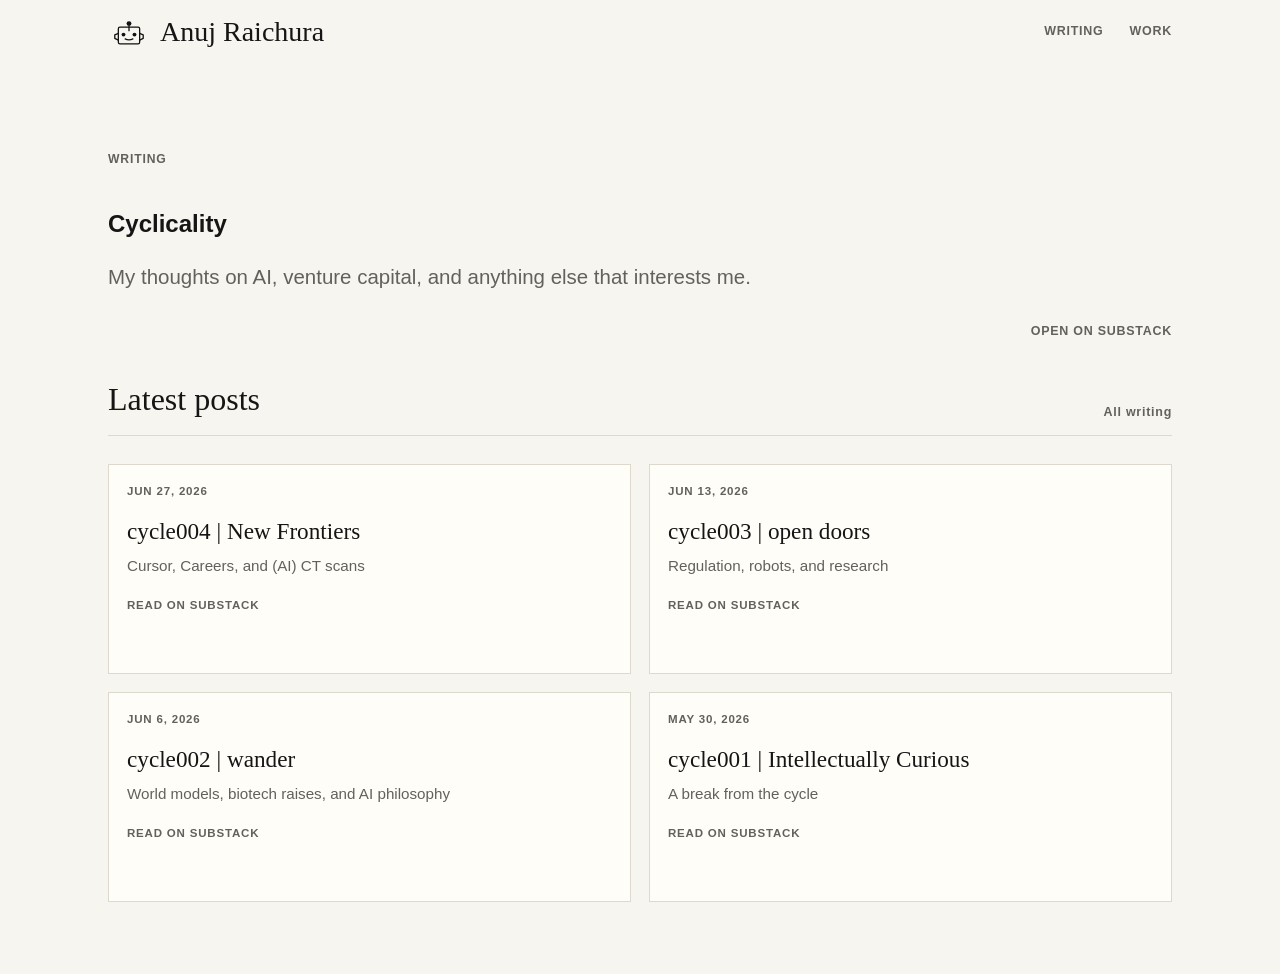
==== writing.html @ 6c595946 "initial commit" ====
<!doctype html>
<html lang="en">
  <head>
    <meta charset="utf-8">
    <meta name="viewport" content="width=device-width, initial-scale=1">
    <title>Writing, Anuj Raichura</title>
    <meta
      name="description"
      content="Anuj Raichura's writing, embedded from Cyclicality on Substack."
    >
    <link rel="icon" href="mountain.svg" type="image/svg+xml">
    <link rel="stylesheet" href="styles.css">
  </head>
  <body>
    <header class="site-header">
      <a class="brand" href="index.html" aria-label="Anuj Raichura home">
        <img class="brand-mark" src="mountain.svg" alt="" aria-hidden="true">
        <span>Anuj Raichura</span>
      </a>
      <nav aria-label="Primary navigation">
        <a href="writing.html" aria-current="page">Writing</a>
        <a href="index.html#work">Work</a>
      </nav>
    </header>

    <main class="writing-page">
      <section class="writing-hero" aria-labelledby="writing-title">
        <div class="writing-copy">
          <p class="project-kicker">Writing</p>
          <h1 id="writing-title">Cyclicality</h1>
          <p class="project-deck">
            My thoughts on AI, venture capital, and anything else that interests me.
          </p>
        </div>
        <a class="writing-link" href="https://cyclicality.substack.com/" target="_blank" rel="noreferrer">
          Open on Substack
        </a>
      </section>

      <section class="writing-feed" aria-labelledby="latest-writing">
        <div class="section-heading">
          <h2 id="latest-writing">Latest posts</h2>
          <a href="https://cyclicality.substack.com/">All writing</a>
        </div>

        <div class="writing-grid">
          <a class="writing-card" href="https://cyclicality.substack.com/p/cycle004-new-frontiers" target="_blank" rel="noreferrer">
            <time datetime="2026-06-27T20:42:11Z">Jun 27, 2026</time>
            <h3>cycle004 | New Frontiers</h3>
            <p>Cursor, Careers, and (AI) CT scans</p>
            <span>Read on Substack</span>
          </a>

          <a class="writing-card" href="https://cyclicality.substack.com/p/cycle0023-open-doors" target="_blank" rel="noreferrer">
            <time datetime="2026-06-13T20:16:00Z">Jun 13, 2026</time>
            <h3>cycle003 | open doors</h3>
            <p>Regulation, robots, and research</p>
            <span>Read on Substack</span>
          </a>

          <a class="writing-card" href="https://cyclicality.substack.com/p/cycle002-wander" target="_blank" rel="noreferrer">
            <time datetime="2026-06-06T16:08:32Z">Jun 6, 2026</time>
            <h3>cycle002 | wander</h3>
            <p>World models, biotech raises, and AI philosophy</p>
            <span>Read on Substack</span>
          </a>

          <a class="writing-card" href="https://cyclicality.substack.com/p/cycle001-intellectually-curious" target="_blank" rel="noreferrer">
            <time datetime="2026-05-30T21:01:18Z">May 30, 2026</time>
            <h3>cycle001 | Intellectually Curious</h3>
            <p>A break from the cycle</p>
            <span>Read on Substack</span>
          </a>
        </div>
      </section>
    </main>
  </body>
</html>
---- styles.css ----
:root {
  --paper: #f7f5ef;
  --ink: #151515;
  --muted: #62615d;
  --rule: #ded9cd;
  --accent: #0b6f63;
  --accent-soft: #d9ebe6;
  --sun: #f0b84a;
  --rose: #d76666;
  --panel: #fffdf8;
}

* {
  box-sizing: border-box;
}

html {
  scroll-behavior: smooth;
}

body {
  margin: 0;
  background: var(--paper);
  color: var(--ink);
  font-family: "Inter", "Segoe UI", Arial, sans-serif;
  line-height: 1.5;
}

a {
  color: inherit;
  text-decoration: none;
}

img {
  display: block;
  max-width: 100%;
}

.site-header {
  align-items: center;
  display: flex;
  justify-content: space-between;
  margin: 0 auto;
  max-width: 1120px;
  padding: 18px 28px 0;
}

.brand {
  align-items: center;
  display: inline-flex;
  gap: 10px;
  font-family: Georgia, "Times New Roman", serif;
  font-size: 1.75rem;
  letter-spacing: 0;
  line-height: 1;
}

.brand-mark {
  display: block;
  flex: 0 0 auto;
  height: 26px;
  width: 42px;
}

.brand span {
  line-height: 1;
}

.site-header nav {
  display: flex;
  gap: 26px;
  text-transform: uppercase;
}

.site-header nav a,
.section-heading a,
.project-meta a {
  border-bottom: 1px solid transparent;
  color: var(--muted);
  font-size: 0.78rem;
  font-weight: 700;
  letter-spacing: 0.06em;
}

.site-header nav a:hover,
.section-heading a:hover,
.project-meta a:hover {
  border-color: currentColor;
  color: var(--ink);
}

main {
  margin: 0 auto;
  max-width: 1120px;
  padding: 0 28px 72px;
}

.intro {
  display: grid;
  gap: 68px;
  grid-template-columns: minmax(260px, 330px) 1fr;
  padding-top: 112px;
}

.profile-column {
  align-self: start;
}

.portrait {
  aspect-ratio: 1;
  border-radius: 999px;
  height: auto;
  object-fit: cover;
  object-position: center;
  width: 100%;
}

.contact-list {
  display: grid;
  gap: 0;
  margin-top: 28px;
}

.contact-list a {
  align-items: baseline;
  border-top: 1px solid var(--rule);
  display: flex;
  gap: 18px;
  justify-content: space-between;
  min-height: 30px;
  padding: 6px 0;
}

.contact-list a:last-child {
  border-bottom: 1px solid var(--rule);
}

.contact-list span {
  color: var(--muted);
  font-size: 0.72rem;
  font-weight: 800;
  letter-spacing: 0.07em;
  text-transform: uppercase;
}

.contact-list strong {
  font-size: 0.92rem;
  font-weight: 500;
  overflow-wrap: anywhere;
  text-align: right;
}

.bio-copy {
  max-width: 690px;
}

.bio-copy h1 {
  font-family: Georgia, "Times New Roman", serif;
  font-size: clamp(2.4rem, 5vw, 4.9rem);
  font-weight: 400;
  letter-spacing: 0;
  line-height: 0.98;
  margin: 0 0 38px;
}

.bio-copy p {
  font-size: 1.08rem;
  margin: 0 0 22px;
}

.inline-link {
  border-bottom: 1px solid currentColor;
}

.work-section {
  margin-top: 112px;
}

.section-heading {
  align-items: end;
  border-bottom: 1px solid var(--rule);
  display: flex;
  justify-content: space-between;
  margin-bottom: 28px;
  padding-bottom: 12px;
}

.section-heading h2 {
  font-family: Georgia, "Times New Roman", serif;
  font-size: 2rem;
  font-weight: 400;
  letter-spacing: 0;
  margin: 0;
}

.project-grid {
  display: grid;
  gap: 28px;
  grid-template-columns: repeat(3, minmax(0, 1fr));
}

.project-card {
  border: 1px solid transparent;
  display: block;
  padding: 0 0 18px;
}

.project-card:hover {
  border-color: var(--rule);
  background: rgba(255, 253, 248, 0.42);
}

.project-card img {
  aspect-ratio: 4 / 3;
  background: var(--panel);
  border: 1px solid var(--rule);
  object-fit: cover;
  width: 100%;
}

.project-card h3 {
  font-family: Georgia, "Times New Roman", serif;
  font-size: 1.45rem;
  font-weight: 400;
  letter-spacing: 0;
  line-height: 1.12;
  margin: 18px 0 6px;
}

.project-card p {
  color: var(--muted);
  font-size: 0.82rem;
  font-weight: 800;
  letter-spacing: 0.05em;
  line-height: 1.35;
  margin: 0;
  text-transform: uppercase;
}

.project-main {
  max-width: 958px;
  overflow-x: clip;
}

.project-hero {
  padding-top: 70px;
}

.project-kicker {
  color: var(--muted);
  display: inline-block;
  font-size: 0.76rem;
  font-weight: 800;
  letter-spacing: 0.07em;
  margin-bottom: 24px;
  text-transform: uppercase;
}

.project-hero h1 {
  font-family: Georgia, "Times New Roman", serif;
  font-size: clamp(3rem, 7vw, 6.8rem);
  font-weight: 400;
  letter-spacing: 0;
  line-height: 0.95;
  margin: 0 0 22px;
}

.project-deck {
  color: var(--muted);
  font-size: 1.28rem;
  margin: 0 0 48px;
  max-width: 760px;
}

.project-image {
  background: var(--panel);
  border: 1px solid var(--rule);
  margin: 0 0 72px;
  width: 100%;
}

.project-content {
  display: grid;
  gap: 58px;
  grid-template-columns: 220px 1fr;
}

.project-meta {
  align-self: start;
  border-top: 1px solid var(--rule);
  display: grid;
  gap: 0;
}

.project-meta div,
.project-meta a {
  border-bottom: 1px solid var(--rule);
  padding: 12px 0;
}

.project-meta span {
  color: var(--muted);
  display: block;
  font-size: 0.7rem;
  font-weight: 800;
  letter-spacing: 0.07em;
  text-transform: uppercase;
}

.project-meta strong {
  display: block;
  font-size: 0.95rem;
  font-weight: 500;
  margin-top: 3px;
}

.project-body h2 {
  font-family: Georgia, "Times New Roman", serif;
  font-size: 2rem;
  font-weight: 400;
  letter-spacing: 0;
  margin: 0 0 14px;
}

.project-body p {
  font-size: 1.05rem;
  margin: 0 0 26px;
}

.project-body ul {
  margin: 0 0 32px;
  padding-left: 20px;
}

.project-body li {
  margin-bottom: 10px;
}

.more-images {
  --more-images-scale: 1;
  margin: 34px 0 0;
  overflow-x: clip;
}

.section-heading-compact {
  margin-bottom: 18px;
}

.section-heading-compact h2 {
  font-size: 1.4rem;
}

.more-images-grid {
  display: flex;
  gap: 16px;
  align-items: flex-start;
  margin-inline: auto;
  width: calc(100% * var(--more-images-scale));
}

.more-images-grid--vertical {
  flex-direction: column;
  width: 100%;
}

.more-images-grid--vertical img {
  width: 100%;
  flex: none;
}

.more-images-grid img {
  border: 1px solid var(--rule);
  display: block;
  flex: 1 1 0;
  min-width: 0;
  height: auto;
  object-fit: contain;
  object-position: top center;
  width: 100%;
  align-self: flex-start;
}

.project-figure figcaption {
  color: var(--muted);
  font-size: 0.88rem;
  margin-top: 12px;
  max-width: 760px;
}

.writing-page {
  max-width: 1120px;
}

.writing-hero {
  align-items: end;
  display: flex;
  justify-content: space-between;
  gap: 24px;
  padding-top: 92px;
}

.writing-copy {
  max-width: 760px;
}

.writing-copy .project-kicker {
  margin-bottom: 18px;
}

.writing-link {
  color: var(--muted);
  font-size: 0.78rem;
  font-weight: 700;
  letter-spacing: 0.06em;
  text-transform: uppercase;
  white-space: nowrap;
}

.writing-feed {
  margin-top: 34px;
}

.writing-grid {
  display: grid;
  gap: 18px;
  grid-template-columns: repeat(2, minmax(0, 1fr));
}

.writing-card {
  border: 1px solid var(--rule);
  background: var(--panel);
  display: block;
  min-height: 210px;
  padding: 18px 18px 16px;
}

.writing-card time,
.writing-card span {
  color: var(--muted);
  display: block;
  font-size: 0.72rem;
  font-weight: 800;
  letter-spacing: 0.07em;
  text-transform: uppercase;
}

.writing-card h3 {
  font-family: Georgia, "Times New Roman", serif;
  font-size: 1.45rem;
  font-weight: 400;
  letter-spacing: 0;
  line-height: 1.15;
  margin: 18px 0 10px;
}

.writing-card p {
  color: var(--muted);
  font-size: 0.95rem;
  line-height: 1.45;
  margin: 0 0 20px;
}

@media (max-width: 820px) {
  .site-header {
    padding-inline: 20px;
  }

  main {
    padding-inline: 20px;
  }

  .intro,
  .project-content {
    gap: 36px;
    grid-template-columns: 1fr;
    padding-top: 56px;
  }

  .profile-column {
    max-width: 340px;
  }

  .project-grid {
    grid-template-columns: 1fr;
  }

  .work-section,
  .writing-hero {
    margin-top: 76px;
  }

  .writing-hero {
    align-items: flex-start;
    flex-direction: column;
    padding-top: 56px;
  }

  .writing-grid {
    grid-template-columns: 1fr;
  }

  .more-images-grid {
    flex-direction: column;
    width: 100%;
  }
}

@media (max-width: 560px) {
  .site-header {
    align-items: flex-start;
    gap: 18px;
    flex-direction: column;
  }

  .brand {
    font-size: 1.55rem;
  }

  .bio-copy h1 {
    font-size: 2.55rem;
  }

  .contact-list a {
    align-items: flex-start;
    flex-direction: column;
    gap: 2px;
  }

  .contact-list strong {
    text-align: left;
  }

  .section-heading {
    align-items: flex-start;
    gap: 12px;
    flex-direction: column;
  }
}
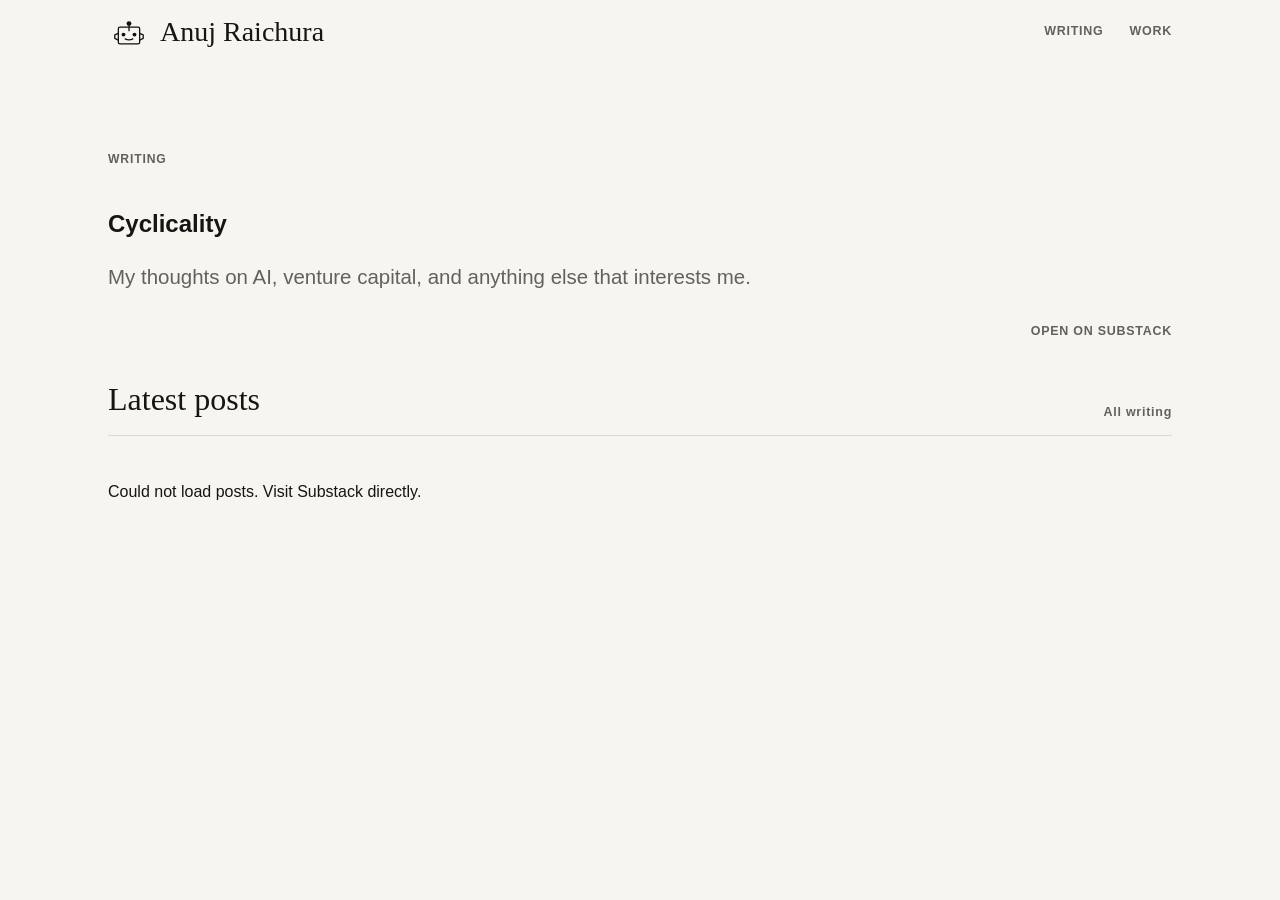
==== commit e7ac5db7: "update to use rss for writing feed" ====
--- a/writing.html
+++ b/writing.html
@@ -43,36 +43,42 @@
           <a href="https://cyclicality.substack.com/">All writing</a>
         </div>
 
-        <div class="writing-grid">
-          <a class="writing-card" href="https://cyclicality.substack.com/p/cycle004-new-frontiers" target="_blank" rel="noreferrer">
-            <time datetime="2026-06-27T20:42:11Z">Jun 27, 2026</time>
-            <h3>cycle004 | New Frontiers</h3>
-            <p>Cursor, Careers, and (AI) CT scans</p>
-            <span>Read on Substack</span>
-          </a>
-
-          <a class="writing-card" href="https://cyclicality.substack.com/p/cycle0023-open-doors" target="_blank" rel="noreferrer">
-            <time datetime="2026-06-13T20:16:00Z">Jun 13, 2026</time>
-            <h3>cycle003 | open doors</h3>
-            <p>Regulation, robots, and research</p>
-            <span>Read on Substack</span>
-          </a>
-
-          <a class="writing-card" href="https://cyclicality.substack.com/p/cycle002-wander" target="_blank" rel="noreferrer">
-            <time datetime="2026-06-06T16:08:32Z">Jun 6, 2026</time>
-            <h3>cycle002 | wander</h3>
-            <p>World models, biotech raises, and AI philosophy</p>
-            <span>Read on Substack</span>
-          </a>
-
-          <a class="writing-card" href="https://cyclicality.substack.com/p/cycle001-intellectually-curious" target="_blank" rel="noreferrer">
-            <time datetime="2026-05-30T21:01:18Z">May 30, 2026</time>
-            <h3>cycle001 | Intellectually Curious</h3>
-            <p>A break from the cycle</p>
-            <span>Read on Substack</span>
-          </a>
+        <div class="writing-grid" id="writing-grid">
+          <p class="feed-loading">Loading posts…</p>
         </div>
       </section>
     </main>
+
+    <script>
+      const FEED_URL = 'https://cyclicality.substack.com/feed';
+      const API = `https://api.rss2json.com/v1/api.json?rss_url=${encodeURIComponent(FEED_URL)}`;
+
+      function formatDate(dateStr) {
+        const d = new Date(dateStr);
+        return d.toLocaleDateString('en-US', { month: 'short', day: 'numeric', year: 'numeric' });
+      }
+
+      async function loadPosts() {
+        const grid = document.getElementById('writing-grid');
+        try {
+          const res = await fetch(API);
+          const data = await res.json();
+          if (data.status !== 'ok') throw new Error('Feed error');
+
+          grid.innerHTML = data.items.map(item => `
+            <a class="writing-card" href="${item.link}" target="_blank" rel="noreferrer">
+              <time datetime="${item.pubDate}">${formatDate(item.pubDate)}</time>
+              <h3>${item.title}</h3>
+              <p>${item.description.replace(/<[^>]*>/g, '').slice(0, 100).trim()}…</p>
+              <span>Read on Substack</span>
+            </a>
+          `).join('');
+        } catch {
+          grid.innerHTML = '<p class="feed-error">Could not load posts. <a href="https://cyclicality.substack.com/" target="_blank" rel="noreferrer">Visit Substack directly.</a></p>';
+        }
+      }
+
+      loadPosts();
+    </script>
   </body>
 </html>
